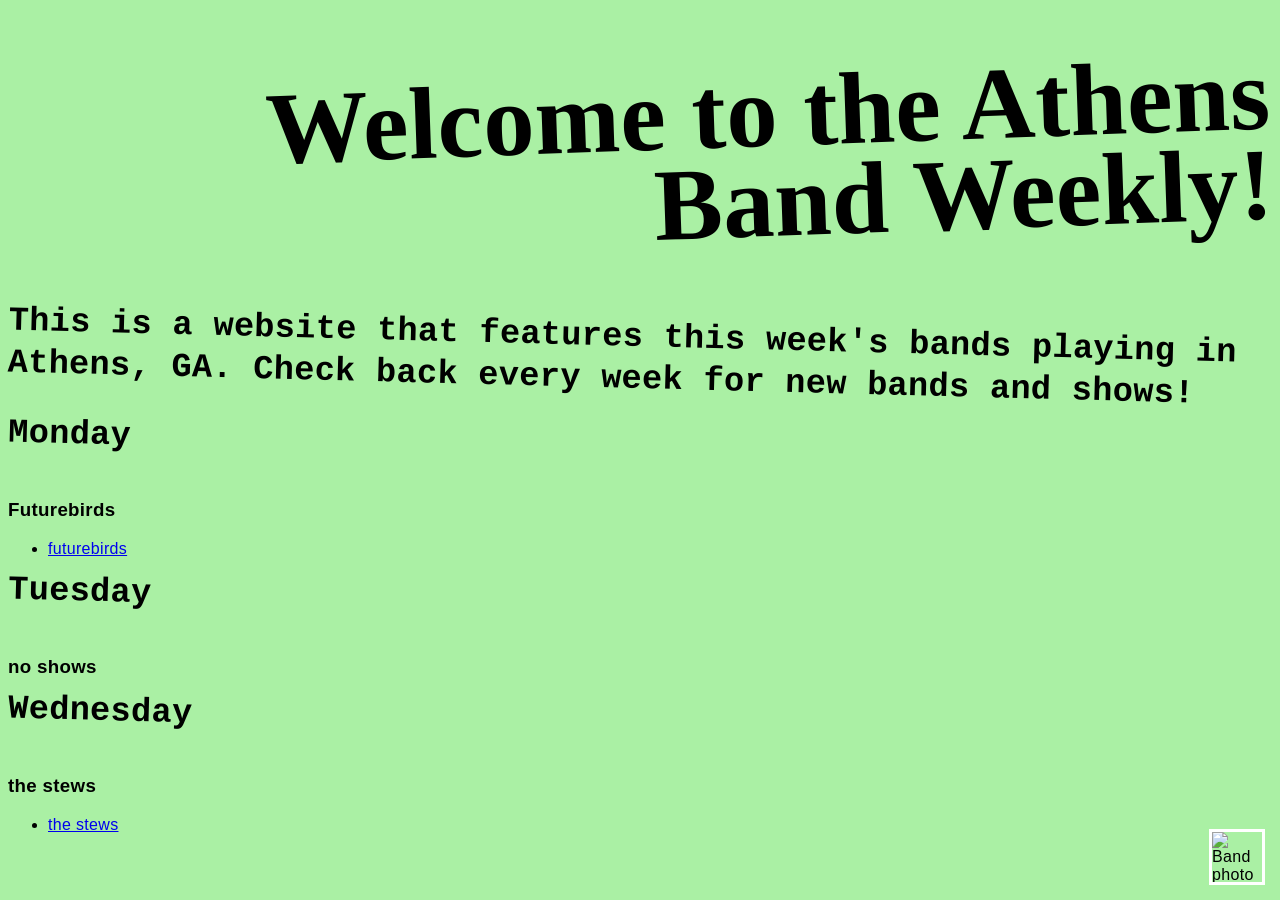
==== index.html @ 0541f859 "rezie again a" ====
<!DOCTYPE html>
<html lang="en">
<head>
    
    <link rel="stylesheet" href="style.css">
    <meta charset="UTF-8">
    <meta name="viewport" content="width=device-width, initial-scale=1.0">
    <title>Document</title>
        <style>
        body {
            background-color: rgb(170, 240, 164); 
        }
    </style>
</head>
<body>  <h1>Welcome to the Athens Band Weekly!</h1>
    <h2>This is a website that features this week's bands playing in Athens, GA. Check back every week for new bands and shows!</h2>
<img class="corner-photo" src="../Bands/images/athensphoto.webp" alt="Band photo">   
 
<h2>Monday</h2>
<h3>Futurebirds</h3>
<ul>
    <li>
        <a href="futurebirds.html" target="_blank">futurebirds</a></ul> 
         <h2>Tuesday</h2>
<h3>no shows</h3>
 <h2 >Wednesday</h2>
<h3>the stews</h3>
<ul>
    <li>
        <a href="thestews.html" target="_blank">the stews</a></ul> 

</body>
</html>
---- style.css ----
body {
	font-family: "Trebuchet MS", cursive, sans-serif;
	text-align: left;
	letter-spacing: 0.02em;
}

h1, h2, h3, h4, p, li, button, a, label {
	position: relative;
}

h1 {
	font-family: Georgia, serif;
	font-size: clamp(2.8rem, 8vw, 7rem);
	line-height: 0.88;
	text-align: right;
	transform: rotate(-2deg);
	margin-left: 11%;
}

h2 {
	font-family: "Courier New", monospace;
	font-size: 2.1rem;
	line-height: 1.25;
	text-align: left;
	transform: rotate(1.5deg);

}
.corner-photo {
    position: fixed;
    right: 15px;
    bottom: 15px;
    width: 50px;
    height: 50px;
    object-fit: cover;
    border: 3px solid white;
    z-index: 10;
}
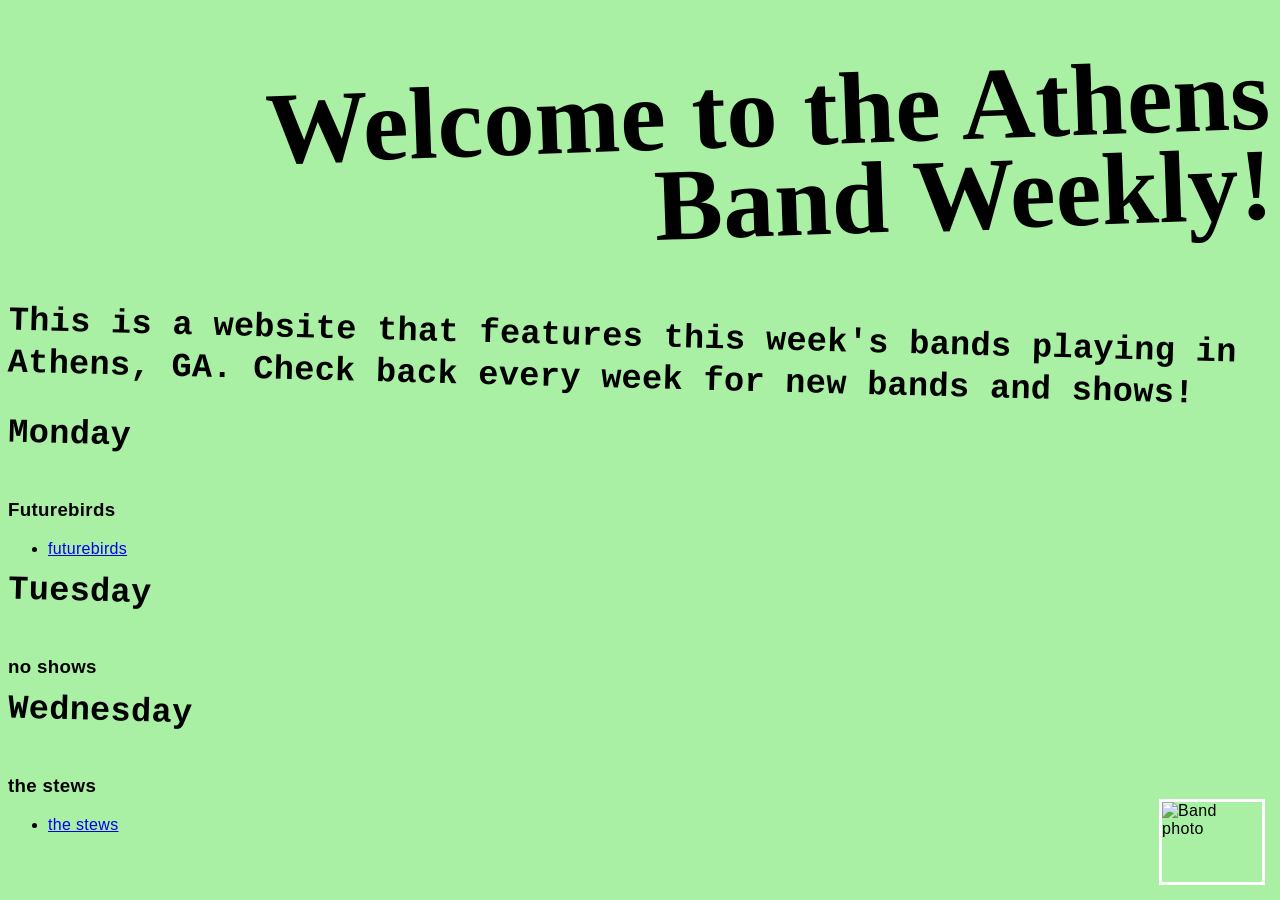
==== commit 635f74fe: "final changes a" ====
--- a/index.html
+++ b/index.html
@@ -13,9 +13,7 @@
     </style>
 </head>
 <body>  <h1>Welcome to the Athens Band Weekly!</h1>
-    <h2>This is a website that features this week's bands playing in Athens, GA. Check back every week for new bands and shows!</h2>
-<img class="corner-photo" src="../Bands/images/athensphoto.webp" alt="Band photo">   
- 
+    <h2>This is a website that features this week's bands playing in Athens, GA. Check back every week for new bands and shows!</h2> 
 <h2>Monday</h2>
 <h3>Futurebirds</h3>
 <ul>
@@ -28,6 +26,6 @@
 <ul>
     <li>
         <a href="thestews.html" target="_blank">the stews</a></ul> 
-
+<img class="corner-photo" src="../Bands/images/athensphoto.webp" alt="Band photo">   
 </body>
 </html>
--- a/style.css
+++ b/style.css
@@ -29,8 +29,8 @@
     position: fixed;
     right: 15px;
     bottom: 15px;
-    width: 50px;
-    height: 50px;
+    width: 100px;
+    height: 80px;
     object-fit: cover;
     border: 3px solid white;
     z-index: 10;
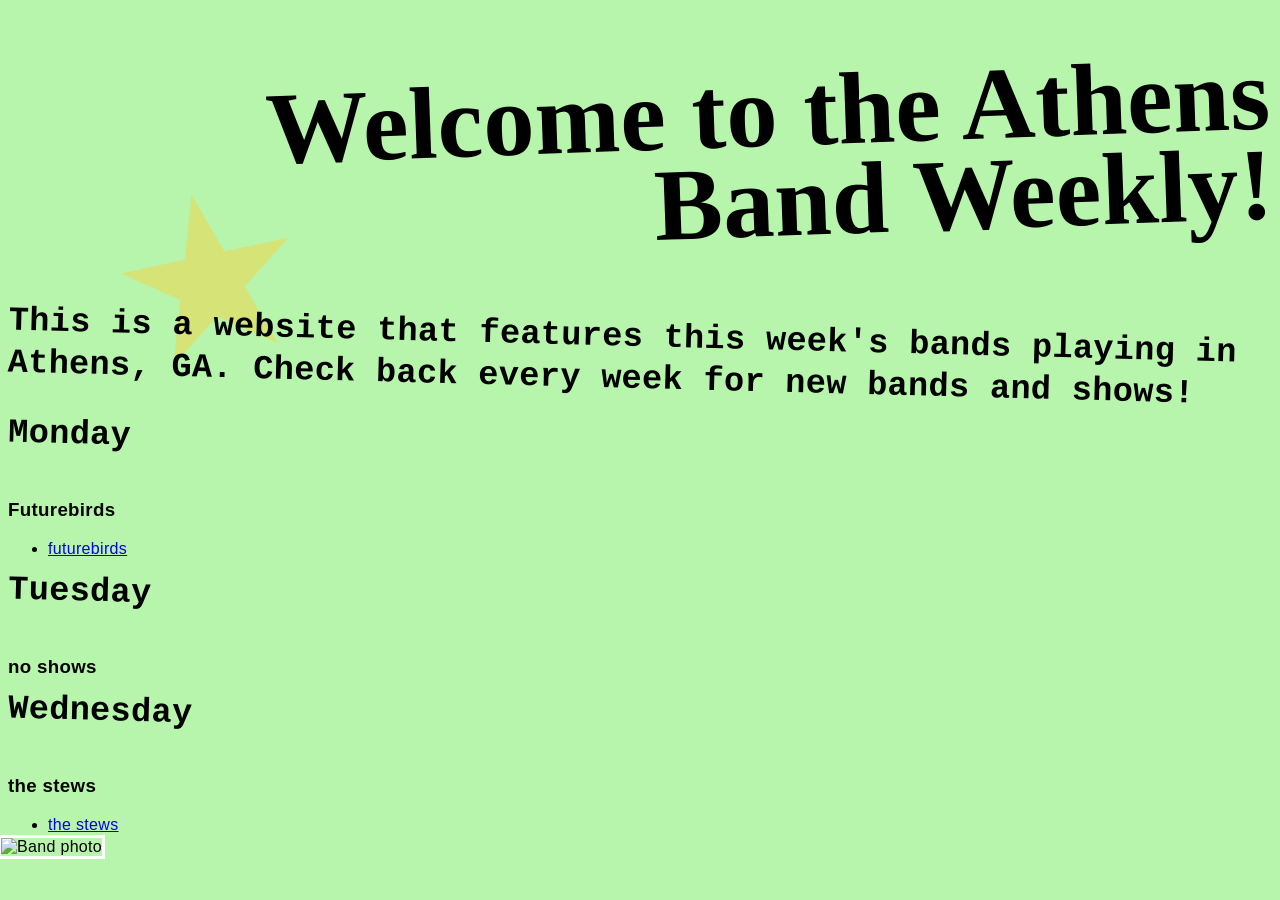
==== commit caea3fe5: "edits q" ====
--- a/index.html
+++ b/index.html
@@ -5,14 +5,11 @@
     <link rel="stylesheet" href="style.css">
     <meta charset="UTF-8">
     <meta name="viewport" content="width=device-width, initial-scale=1.0">
-    <title>Document</title>
-        <style>
-        body {
-            background-color: rgb(170, 240, 164); 
-        }
-    </style>
+    <title>Athens Band Weekly</title>
 </head>
-<body>  <h1>Welcome to the Athens Band Weekly!</h1>
+<body>
+        <div class="background-star" aria-hidden="true">★</div>
+    <h1>Welcome to the Athens Band Weekly!</h1>
     <h2>This is a website that features this week's bands playing in Athens, GA. Check back every week for new bands and shows!</h2> 
 <h2>Monday</h2>
 <h3>Futurebirds</h3>
--- a/style.css
+++ b/style.css
@@ -1,7 +1,27 @@
+body {
+    background-color: rgb(184, 245, 172); 
+}
 body {
 	font-family: "Trebuchet MS", cursive, sans-serif;
 	text-align: left;
 	letter-spacing: 0.02em;
+	position: relative;
+}
+.background-star {
+	position: absolute;
+	top: 12%;
+	left: 8%;
+	color: rgba(251, 208, 55, 0.45);
+	font-size: 14rem;
+	line-height: 1;
+	transform: rotate(-12deg);
+	z-index: 0;
+	pointer-events: none;
+}
+
+body > *:not(.background-star) {
+	position: relative;
+	z-index: 1;
 }
 
 h1, h2, h3, h4, p, li, button, a, label {
@@ -26,12 +46,12 @@
 
 }
 .corner-photo {
-    position: fixed;
-    right: 15px;
+    position: absolute;
+    right: 10px;
     bottom: 15px;
-    width: 100px;
-    height: 80px;
+    width: 550px;
+    height: 300px;
     object-fit: cover;
     border: 3px solid white;
     z-index: 10;
-}+}
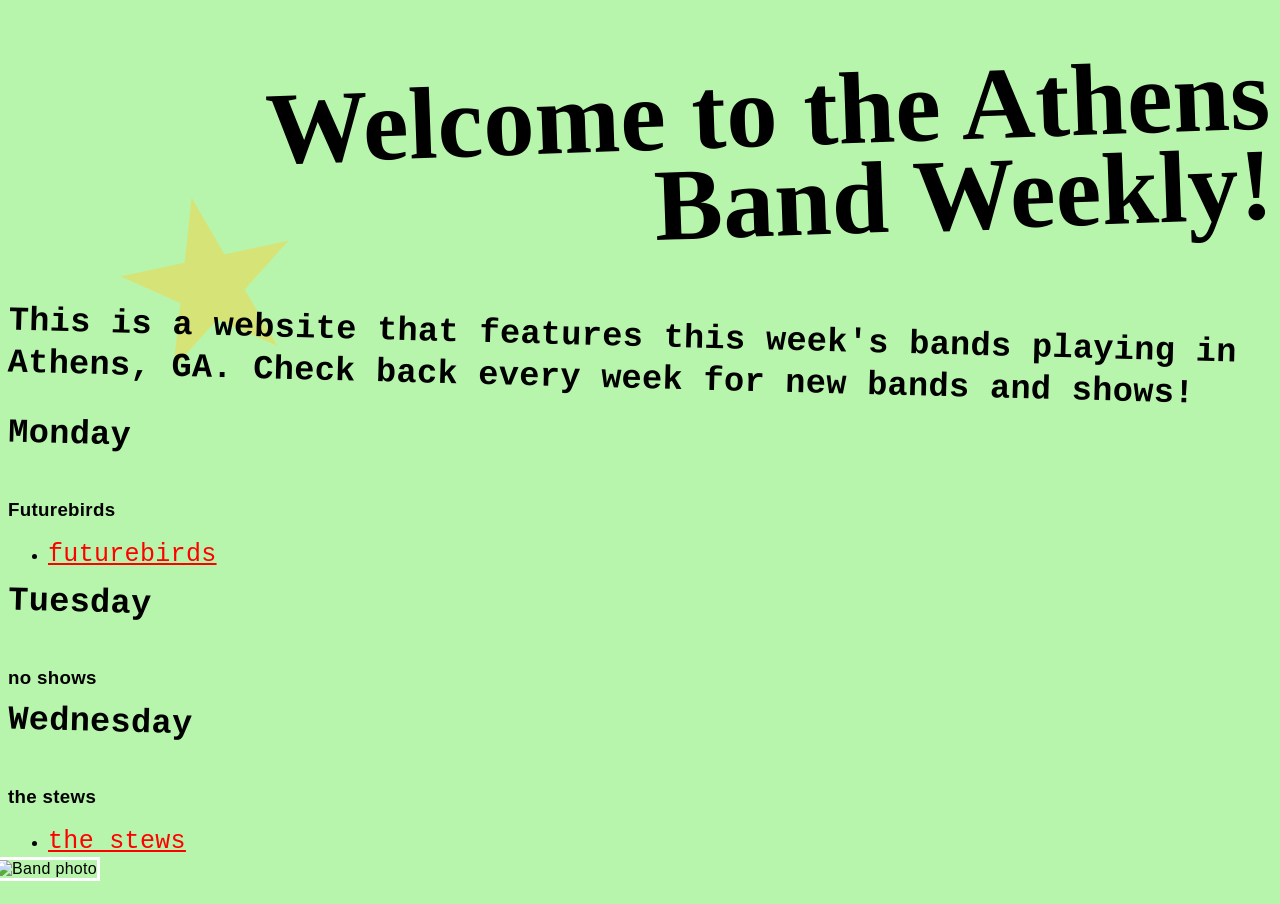
==== commit 688533c5: "update todays this morning" ====
--- a/index.html
+++ b/index.html
@@ -16,6 +16,8 @@
 <ul>
     <li>
         <a href="futurebirds.html" target="_blank">futurebirds</a></ul> 
+    
+
          <h2>Tuesday</h2>
 <h3>no shows</h3>
  <h2 >Wednesday</h2>
@@ -23,6 +25,7 @@
 <ul>
     <li>
         <a href="thestews.html" target="_blank">the stews</a></ul> 
+     
 <img class="corner-photo" src="../Bands/images/athensphoto.webp" alt="Band photo">   
 </body>
 </html>
--- a/style.css
+++ b/style.css
@@ -46,8 +46,8 @@
 
 }
 .corner-photo {
-    position: absolute;
-    right: 10px;
+    position: fixed;
+    right: 15px;
     bottom: 15px;
     width: 550px;
     height: 300px;
@@ -55,3 +55,9 @@
     border: 3px solid white;
     z-index: 10;
 }
+
+a {
+	font-family: "Courier New", monospace;
+	color: red;
+	font-size: 25px
+}
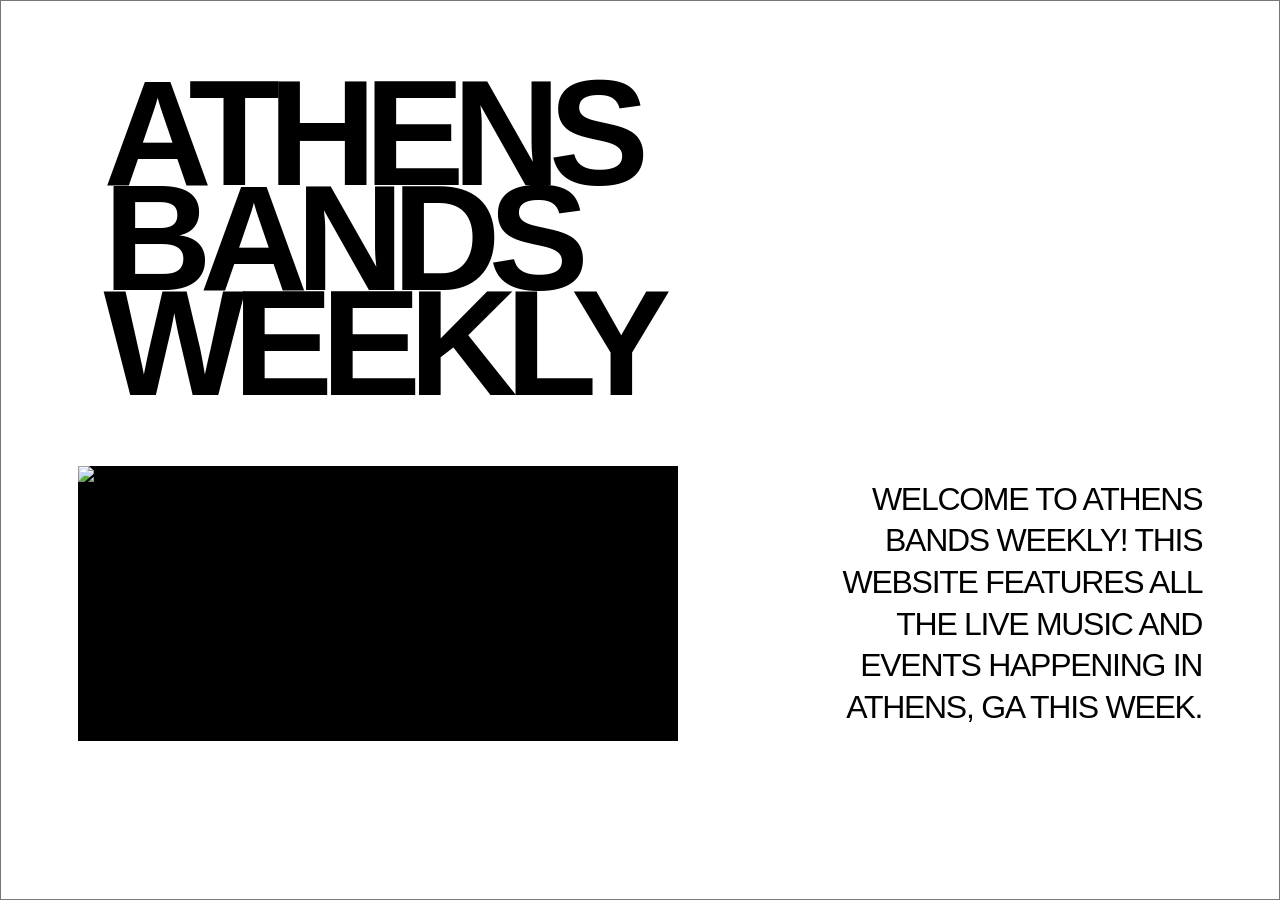
==== commit 3966dca3: "redo attempt of redo" ====
--- a/index.html
+++ b/index.html
@@ -1,31 +1,53 @@
 <!DOCTYPE html>
 <html lang="en">
 <head>
-    
-    <link rel="stylesheet" href="style.css">
     <meta charset="UTF-8">
     <meta name="viewport" content="width=device-width, initial-scale=1.0">
-    <title>Athens Band Weekly</title>
+    <title>Document</title>
 </head>
+   <!DOCTYPE html>
+<html lang="en">
+<head>
+    <meta charset="UTF-8">
+    <meta name="viewport" content="width=device-width, initial-scale=1.0">
+    <title>Athens Bands Weekly</title>
+
+    <link rel="stylesheet" href="style.css">
+</head>
+
 <body>
-        <div class="background-star" aria-hidden="true">★</div>
-    <h1>Welcome to the Athens Band Weekly!</h1>
-    <h2>This is a website that features this week's bands playing in Athens, GA. Check back every week for new bands and shows!</h2> 
-<h2>Monday</h2>
-<h3>Futurebirds</h3>
-<ul>
-    <li>
-        <a href="futurebirds.html" target="_blank">futurebirds</a></ul> 
-    
 
-         <h2>Tuesday</h2>
-<h3>no shows</h3>
- <h2 >Wednesday</h2>
-<h3>the stews</h3>
-<ul>
-    <li>
-        <a href="thestews.html" target="_blank">the stews</a></ul> 
-     
-<img class="corner-photo" src="../Bands/images/athensphoto.webp" alt="Band photo">   
+    <main class="welcome-page">
+
+        <h1>
+            ATHENS<br>
+            BANDS<br>
+            WEEKLY
+        </h1>
+
+        <section class="welcome-content">
+
+            <div class="welcome-image">
+                <!-- Put your image here -->
+                <img src="../Bands/images/athens-music.jpg" alt="Athens music">
+            </div>
+
+            <div class="welcome-text">
+                <p>
+                    WELCOME TO ATHENS<br>
+                    BANDS WEEKLY! THIS<br>
+                    WEBSITE FEATURES ALL<br>
+                    THE LIVE MUSIC AND<br>
+                    EVENTS HAPPENING IN<br>
+                    ATHENS, GA THIS WEEK.
+                </p>
+            </div>
+
+        </section>
+
+    </main>
+
 </body>
 </html>
+</body>
+</html>
--- a/style.css
+++ b/style.css
@@ -1,63 +1,62 @@
-body {
-    background-color: rgb(184, 245, 172); 
-}
-body {
-	font-family: "Trebuchet MS", cursive, sans-serif;
-	text-align: left;
-	letter-spacing: 0.02em;
-	position: relative;
-}
-.background-star {
-	position: absolute;
-	top: 12%;
-	left: 8%;
-	color: rgba(251, 208, 55, 0.45);
-	font-size: 14rem;
-	line-height: 1;
-	transform: rotate(-12deg);
-	z-index: 0;
-	pointer-events: none;
+* {
+    margin: 0;
+    padding: 0;
+    box-sizing: border-box;
 }
 
-body > *:not(.background-star) {
-	position: relative;
-	z-index: 1;
+body {
+    background: white;
+    color: black;
+    font-family: Arial, Helvetica, sans-serif;
 }
 
-h1, h2, h3, h4, p, li, button, a, label {
-	position: relative;
+.welcome-page {
+    min-height: 100vh;
+    padding: 80px 6vw;
+    border: 1px solid #777;
 }
 
+
 h1 {
-	font-family: Georgia, serif;
-	font-size: clamp(2.8rem, 8vw, 7rem);
-	line-height: 0.88;
-	text-align: right;
-	transform: rotate(-2deg);
-	margin-left: 11%;
+    font-size: clamp(80px, 13vw, 150px);
+    font-weight: 900;
+    line-height: 0.70;
+    letter-spacing: -0.08em;
+    margin-left: 2vw;
 }
 
-h2 {
-	font-family: "Courier New", monospace;
-	font-size: 2.1rem;
-	line-height: 1.25;
-	text-align: left;
-	transform: rotate(1.5deg);
 
-}
-.corner-photo {
-    position: fixed;
-    right: 15px;
-    bottom: 15px;
-    width: 550px;
-    height: 300px;
-    object-fit: cover;
-    border: 3px solid white;
-    z-index: 10;
+.welcome-content {
+    display: grid;
+    grid-template-columns: 1.2fr 1fr;
+    gap: 7vw;
+    align-items: center;
+    margin-top: 70px;
+    max-width: 1300px;
 }
 
-a {
-	font-family: "Courier New", monospace;
-	color: red;
-	font-size: 25px
+
+.welcome-image {
+    width: 600px;
+    height: 275px;
+    overflow: hidden;
+	background: #000000;
 }
+
+.welcome-image img {
+    width: 100%;
+    height: 100%;
+    object-fit: cover;
+}
+
+
+.welcome-text {
+    text-align: right;
+}
+
+.welcome-text p {
+    font-size: clamp(20px, 25vw, 32px);
+    font-weight: 200;
+    line-height: 1.3;
+    letter-spacing: -0.04em;
+}
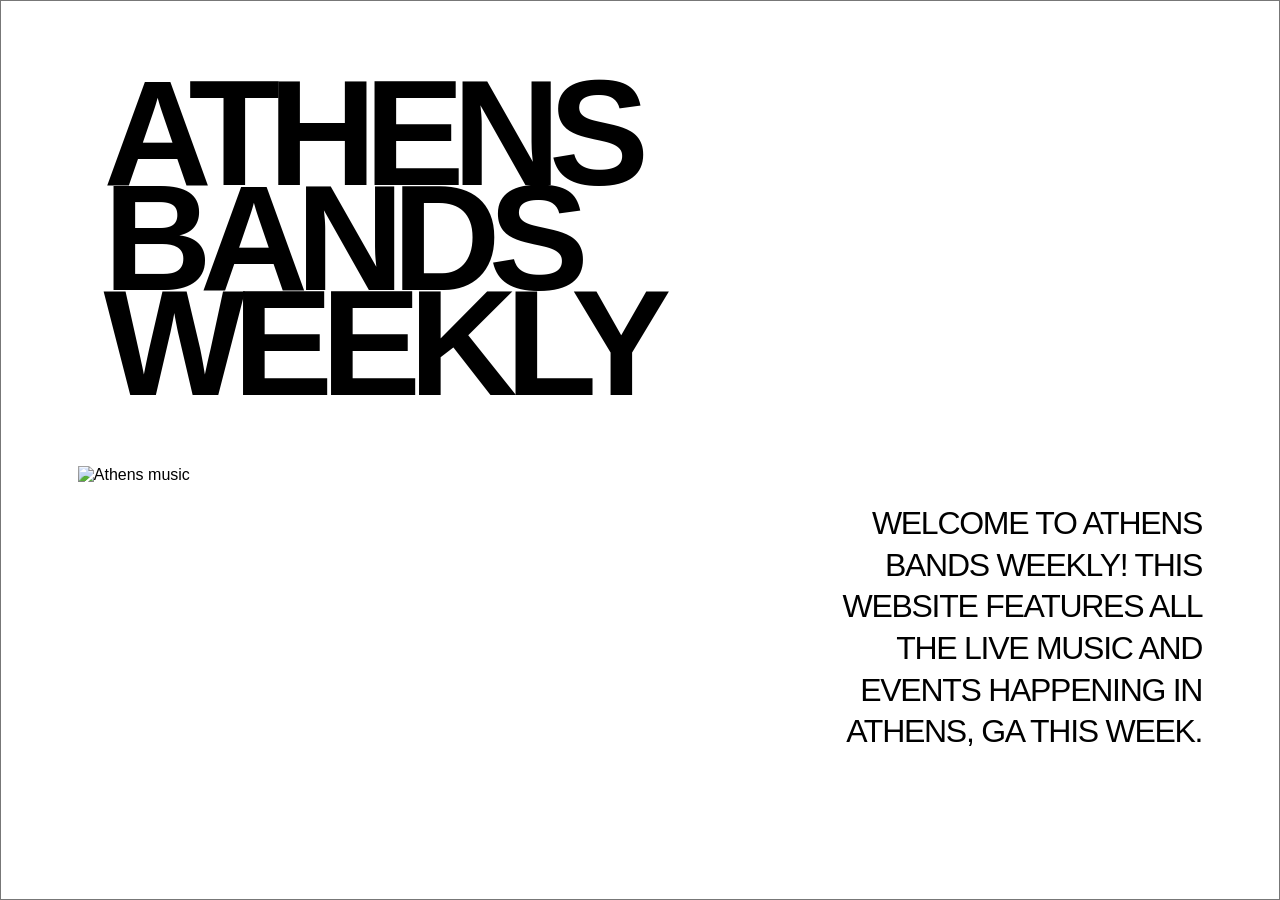
==== commit 6f671ec8: "atem w" ====
--- a/index.html
+++ b/index.html
@@ -28,7 +28,6 @@
         <section class="welcome-content">
 
             <div class="welcome-image">
-                <!-- Put your image here -->
                 <img src="../Bands/images/athens-music.jpg" alt="Athens music">
             </div>
 
--- a/style.css
+++ b/style.css
@@ -3,20 +3,16 @@
     padding: 0;
     box-sizing: border-box;
 }
-
 body {
     background: white;
     color: black;
     font-family: Arial, Helvetica, sans-serif;
 }
-
 .welcome-page {
     min-height: 100vh;
     padding: 80px 6vw;
     border: 1px solid #777;
 }
-
-
 h1 {
     font-size: clamp(80px, 13vw, 150px);
     font-weight: 900;
@@ -24,38 +20,30 @@
     letter-spacing: -0.08em;
     margin-left: 2vw;
 }
-
-
 .welcome-content {
     display: grid;
     grid-template-columns: 1.2fr 1fr;
     gap: 7vw;
     align-items: center;
     margin-top: 70px;
-    max-width: 1300px;
+    max-width: 1200px;
+	padding: 00 left
 }
-
-
 .welcome-image {
-    width: 600px;
-    height: 275px;
+    width: 486px;
+    height: 324px;
     overflow: hidden;
-	background: #000000;
 }
-
 .welcome-image img {
     width: 100%;
     height: 100%;
     object-fit: cover;
 }
-
-
 .welcome-text {
     text-align: right;
 }
-
 .welcome-text p {
-    font-size: clamp(20px, 25vw, 32px);
+    font-size: clamp(20px, 2.5vw, 32px);
     font-weight: 200;
     line-height: 1.3;
     letter-spacing: -0.04em;
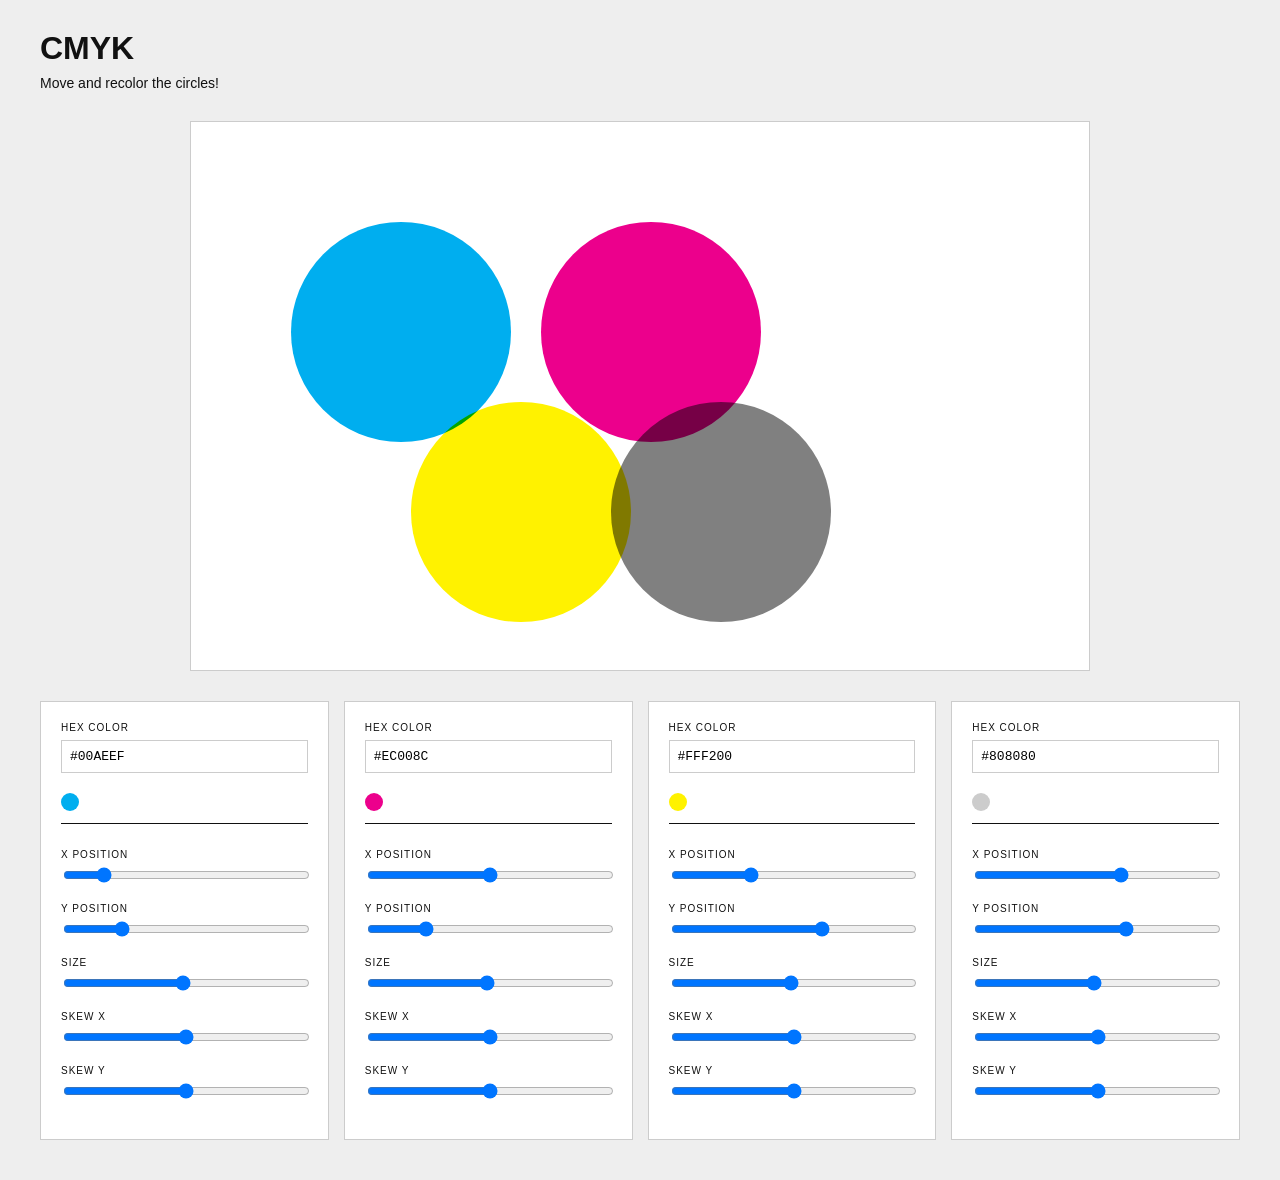
==== commit e9a6d0e8: "circles" ====
--- a/index.html
+++ b/index.html
@@ -1,52 +1,415 @@
 <!DOCTYPE html>
 <html lang="en">
+
 <head>
+
     <meta charset="UTF-8">
-    <meta name="viewport" content="width=device-width, initial-scale=1.0">
-    <title>Document</title>
+
+    <meta name="viewport"
+          content="width=device-width, initial-scale=1.0">
+
+    <title>CMYK Composition</title>
+
+    <link rel="stylesheet" href="style.css">
+
 </head>
-   <!DOCTYPE html>
-<html lang="en">
-<head>
-    <meta charset="UTF-8">
-    <meta name="viewport" content="width=device-width, initial-scale=1.0">
-    <title>Athens Bands Weekly</title>
-
-    <link rel="stylesheet" href="style.css">
-</head>
+
 
 <body>
 
-    <main class="welcome-page">
-
-        <h1>
-            ATHENS<br>
-            BANDS<br>
-            WEEKLY
-        </h1>
-
-        <section class="welcome-content">
-
-            <div class="welcome-image">
-                <img src="../Bands/images/athens-music.jpg" alt="Athens music">
+
+    <header>
+
+        <h1>CMYK</h1>
+
+        <p>
+            Move and recolor the circles!
+        </p>
+
+    </header>
+
+
+
+    <main>
+
+
+        <!-- =========================
+             CANVAS
+        ========================== -->
+
+        <section class="composition">
+
+            <div id="canvas">
+
+               
+
+                <div
+                    class="circle cyan"
+                    id="circle1">
+                </div>
+
+
+                <div
+                    class="circle magenta"
+                    id="circle2">
+                </div>
+
+
+                <div
+                    class="circle yellow"
+                    id="circle3">
+                </div>
+
+
+                <div
+                    class="circle black"
+                    id="circle4">
+                </div>
+
             </div>
 
-            <div class="welcome-text">
-                <p>
-                    WELCOME TO ATHENS<br>
-                    BANDS WEEKLY! THIS<br>
-                    WEBSITE FEATURES ALL<br>
-                    THE LIVE MUSIC AND<br>
-                    EVENTS HAPPENING IN<br>
-                    ATHENS, GA THIS WEEK.
-                </p>
+        </section>
+
+
+
+        <section class="control-grid">
+
+
+            <div class="circle-controls">
+                <div class="control">
+                 <label for="circle1-color">HEX Color</label>
+                 <input type="text" id="circle1-color" value="#00AEEF" maxlength="7">
+                </div>
+
+                <h2>
+                    <span class="color-dot cyan-dot"></span>
+                </h2>
+
+
+                <div class="control">
+
+                    <label>X Position</label>
+
+                    <input
+                        type="range"
+                        id="circle1-x"
+                        min="0"
+                        max="700"
+                        value="100">
+
+                </div>
+                <div class="control">
+
+                    <label>Y Position</label>
+
+                    <input
+                        type="range"
+                        id="circle1-y"
+                        min="0"
+                        max="450"
+                        value="100">
+
+                </div>
+
+
+                <div class="control">
+
+                    <label>Size</label>
+
+                    <input
+                        type="range"
+                        id="circle1-size"
+                        min="50"
+                        max="400"
+                        value="220">
+
+                </div>
+
+
+                <div class="control">
+
+                    <label>Skew X</label>
+
+                    <input
+                        type="range"
+                        id="circle1-skewX"
+                        min="-45"
+                        max="45"
+                        value="0">
+
+                </div>
+
+
+                <div class="control">
+
+                    <label>Skew Y</label>
+
+                    <input
+                        type="range"
+                        id="circle1-skewY"
+                        min="-45"
+                        max="45"
+                        value="0">
+
+                </div>
+
             </div>
 
+            <div class="circle-controls">
+                <div class="control">
+                    <label for="circle2-color">HEX Color</label>
+                    <input type="text" id="circle2-color" value="#EC008C" maxlength="7">
+                </div>
+                <h2>
+                    <span class="color-dot magenta-dot"></span>
+                </h2>
+
+
+                <div class="control">
+
+                    <label>X Position</label>
+
+                    <input
+                        type="range"
+                        id="circle2-x"
+                        min="0"
+                        max="700"
+                        value="350">
+
+                </div>
+
+
+                <div class="control">
+
+                    <label>Y Position</label>
+
+                    <input
+                        type="range"
+                        id="circle2-y"
+                        min="0"
+                        max="450"
+                        value="100">
+
+                </div>
+
+
+                <div class="control">
+
+                    <label>Size</label>
+
+                    <input
+                        type="range"
+                        id="circle2-size"
+                        min="50"
+                        max="400"
+                        value="220">
+
+                </div>
+
+
+                <div class="control">
+
+                    <label>Skew X</label>
+
+                    <input
+                        type="range"
+                        id="circle2-skewX"
+                        min="-45"
+                        max="45"
+                        value="0">
+
+                </div>
+
+
+                <div class="control">
+
+                    <label>Skew Y</label>
+
+                    <input
+                        type="range"
+                        id="circle2-skewY"
+                        min="-45"
+                        max="45"
+                        value="0">
+
+                </div>
+
+            </div>
+
+
+
+            <div class="circle-controls">
+                <div class="control">
+                <label for="circle3-color">HEX Color</label>
+                 <input type="text" id="circle3-color" value="#FFF200" maxlength="7">
+                </div>
+                <h2>
+                    <span class="color-dot yellow-dot"></span>
+                </h2>
+
+
+                <div class="control">
+
+                    <label>X Position</label>
+
+                    <input
+                        type="range"
+                        id="circle3-x"
+                        min="0"
+                        max="700"
+                        value="220">
+
+                </div>
+
+
+                <div class="control">
+
+                    <label>Y Position</label>
+
+                    <input
+                        type="range"
+                        id="circle3-y"
+                        min="0"
+                        max="450"
+                        value="280">
+
+                </div>
+
+
+                <div class="control">
+
+                    <label>Size</label>
+
+                    <input
+                        type="range"
+                        id="circle3-size"
+                        min="50"
+                        max="400"
+                        value="220">
+
+                </div>
+
+
+                <div class="control">
+
+                    <label>Skew X</label>
+
+                    <input
+                        type="range"
+                        id="circle3-skewX"
+                        min="-45"
+                        max="45"
+                        value="0">
+
+                </div>
+
+
+                <div class="control">
+
+                    <label>Skew Y</label>
+
+                    <input
+                        type="range"
+                        id="circle3-skewY"
+                        min="-45"
+                        max="45"
+                        value="0">
+
+                </div>
+
+            </div>
+
+
+
+            <div class="circle-controls">
+                    <div class="control">
+    <label for="circle4-color">HEX Color</label>
+    <input type="text" id="circle4-color" value="#808080" maxlength="7">
+</div>
+                <h2>
+                    <span class="color-dot black-dot"></span>
+                </h2>
+
+
+                <div class="control">
+
+                    <label>X Position</label>
+
+                    <input
+                        type="range"
+                        id="circle4-x"
+                        min="0"
+                        max="700"
+                        value="420">
+
+                </div>
+
+
+                <div class="control">
+
+                    <label>Y Position</label>
+
+                    <input
+                        type="range"
+                        id="circle4-y"
+                        min="0"
+                        max="450"
+                        value="280">
+
+                </div>
+
+
+                <div class="control">
+
+                    <label>Size</label>
+
+                    <input
+                        type="range"
+                        id="circle4-size"
+                        min="50"
+                        max="400"
+                        value="220">
+
+                </div>
+
+
+                <div class="control">
+
+                    <label>Skew X</label>
+
+                    <input
+                        type="range"
+                        id="circle4-skewX"
+                        min="-45"
+                        max="45"
+                        value="0">
+
+                </div>
+
+
+                <div class="control">
+
+                    <label>Skew Y</label>
+
+                    <input
+                        type="range"
+                        id="circle4-skewY"
+                        min="-45"
+                        max="45"
+                        value="0">
+
+                </div>
+
+            </div>
+
+
         </section>
 
     </main>
 
+
+    <script src="script.js"></script>
+
 </body>
-</html>
-</body>
+
 </html>
--- a/style.css
+++ b/style.css
@@ -1,50 +1,290 @@
 * {
+    box-sizing: border-box;
+}
+
+
+body {
+
     margin: 0;
-    padding: 0;
-    box-sizing: border-box;
-}
-body {
+
+    background: #eeeeee;
+
+    color: #111111;
+
+    font-family: Arial, Helvetica, sans-serif;
+
+}
+
+
+
+header {
+
+    padding: 30px 40px;
+
+}
+
+
+header h1 {
+
+    margin: 0 0 8px;
+
+    font-size: 32px;
+
+}
+
+
+header p {
+
+    margin: 0;
+
+    font-size: 14px;
+
+}
+
+
+main {
+
+    padding: 0 40px 40px;
+
+}
+
+.composition {
+
+    display: flex;
+
+    justify-content: center;
+
+    margin-bottom: 30px;
+
+}
+
+
+#canvas {
+
+    position: relative;
+
+    width: 900px;
+
+    height: 550px;
+
+    overflow: hidden;
+
     background: white;
-    color: black;
-    font-family: Arial, Helvetica, sans-serif;
-}
-.welcome-page {
-    min-height: 100vh;
-    padding: 80px 6vw;
-    border: 1px solid #777;
-}
-h1 {
-    font-size: clamp(80px, 13vw, 150px);
-    font-weight: 900;
-    line-height: 0.70;
-    letter-spacing: -0.08em;
-    margin-left: 2vw;
-}
-.welcome-content {
+
+    border: 1px solid #cccccc;
+
+}
+
+
+
+.circle {
+
+    position: absolute;
+
+    width: 220px;
+
+    height: 220px;
+
+    border-radius: 50%;
+
+
+    mix-blend-mode: multiply;
+
+    pointer-events: none;
+
+}
+
+
+
+
+.cyan {
+
+    background: rgb(0, 174, 239);
+
+}
+
+
+.magenta {
+
+    background: rgb(236, 0, 140);
+
+}
+
+
+.yellow {
+
+    background: rgb(255, 242, 0);
+
+}
+
+
+.black-dot {
+    background: rgb(128, 128, 128);
+}
+
+
+
+.control-grid {
+
     display: grid;
-    grid-template-columns: 1.2fr 1fr;
-    gap: 7vw;
+
+    grid-template-columns:
+        repeat(4, 1fr);
+
+    gap: 15px;
+
+    max-width: 1200px;
+
+    margin: 0 auto;
+
+}
+
+
+
+.circle-controls {
+
+    background: white;
+
+    border: 1px solid #cccccc;
+
+    padding: 20px;
+
+}
+
+
+.circle-controls h2 {
+
+    display: flex;
+
     align-items: center;
-    margin-top: 70px;
-    max-width: 1200px;
-	padding: 00 left
-}
-.welcome-image {
-    width: 486px;
-    height: 324px;
-    overflow: hidden;
-}
-.welcome-image img {
+
+    gap: 10px;
+
+    margin: 0 0 25px;
+
+    padding-bottom: 12px;
+
+    border-bottom: 1px solid #111111;
+
+    font-size: 18px;
+
+    font-weight: 400;
+
+}
+
+
+
+
+.color-dot {
+    width: 18px;
+    height: 18px;
+    display: inline-block;
+    border-radius: 50%;
+    background: #cccccc;
+}
+
+
+.cyan-dot {
+
+    background: rgb(0, 174, 239);
+
+}
+
+
+.magenta-dot {
+
+    background: rgb(236, 0, 140);
+
+}
+
+
+.yellow-dot {
+
+    background: rgb(255, 242, 0);
+
+}
+
+
+.black {
+    background: rgb(128, 128, 128);
+}
+
+
+.control {
+
+    margin-bottom: 20px;
+
+}
+
+
+.control label {
+
+    display: block;
+
+    margin-bottom: 7px;
+
+    font-size: 10px;
+
+    text-transform: uppercase;
+
+    letter-spacing: 1px;
+
+}
+
+
+input[type="range"] {
+
+    display: block;
+
     width: 100%;
-    height: 100%;
-    object-fit: cover;
-}
-.welcome-text {
-    text-align: right;
-}
-.welcome-text p {
-    font-size: clamp(20px, 2.5vw, 32px);
-    font-weight: 200;
-    line-height: 1.3;
-    letter-spacing: -0.04em;
+
+    cursor: pointer;
+
+}
+
+
+@media (max-width: 1000px) {
+
+    .control-grid {
+
+        grid-template-columns:
+            repeat(2, 1fr);
+
+    }
+
+}
+
+
+@media (max-width: 650px) {
+
+    .control-grid {
+
+        grid-template-columns: 1fr;
+
+    }
+
+
+    #canvas {
+
+        width: 100%;
+
+        height: 500px;
+
+    }
+
+
+    main {
+
+        padding: 20px;
+
+    }
+
+}
+input[type="text"] {
+    width: 100%;
+    padding: 8px;
+    border: 1px solid #cccccc;
+    font-family: monospace;
+    font-size: 13px;
+    background: white;
 }
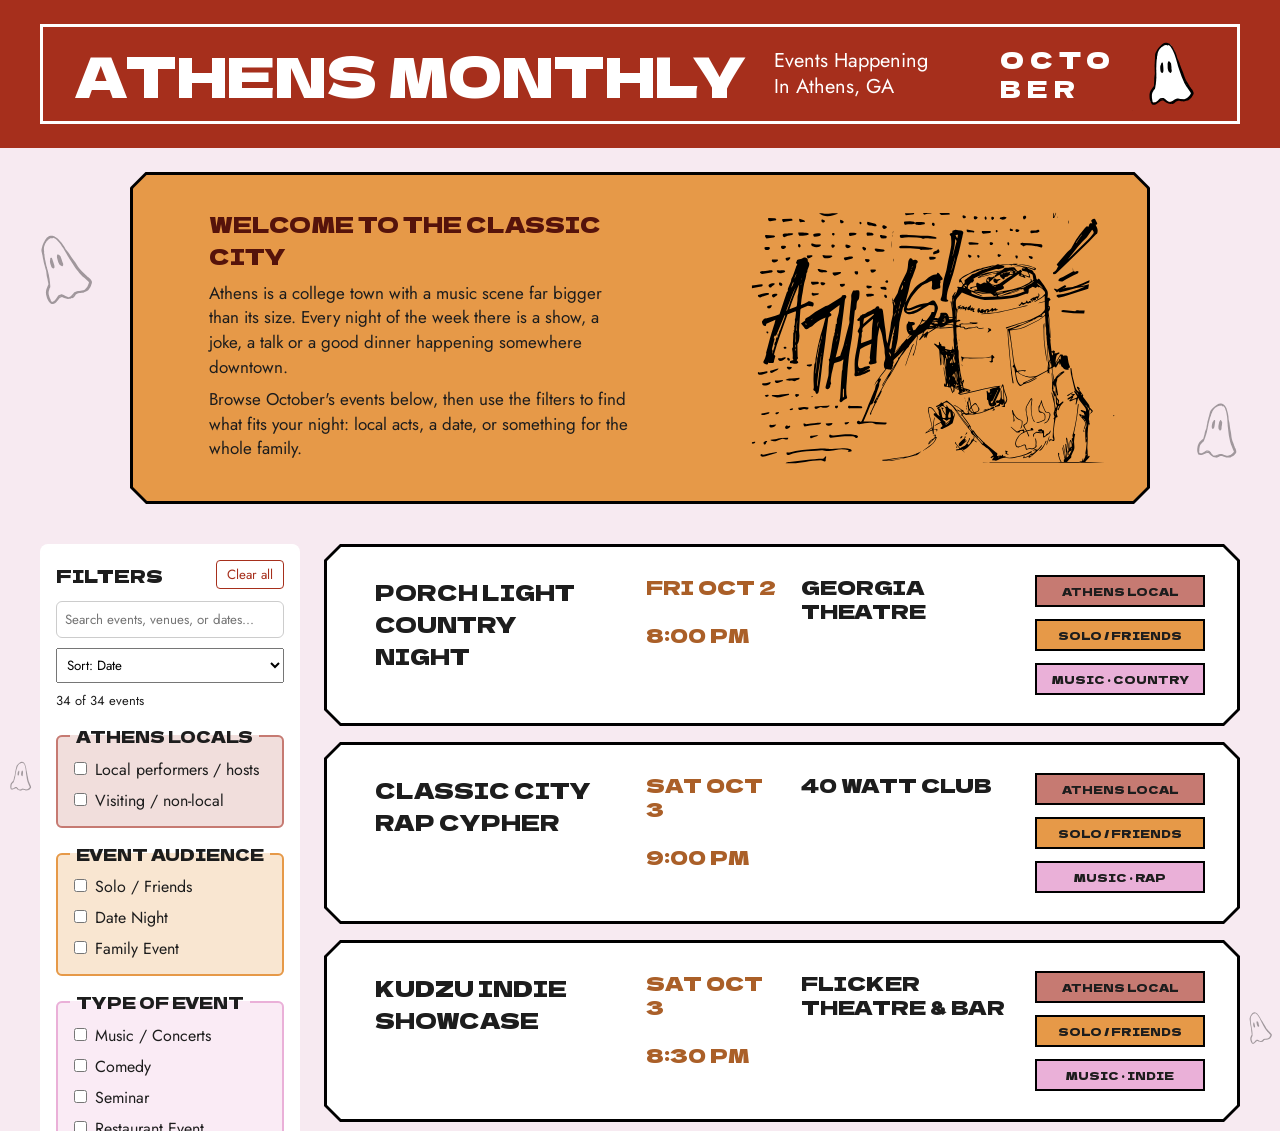
==== commit b5388dfe: "fix" ====
--- a/index.html
+++ b/index.html
@@ -1,415 +1,12 @@
 <!DOCTYPE html>
 <html lang="en">
-
 <head>
-
     <meta charset="UTF-8">
-
-    <meta name="viewport"
-          content="width=device-width, initial-scale=1.0">
-
-    <title>CMYK Composition</title>
-
-    <link rel="stylesheet" href="style.css">
-
+    <meta http-equiv="refresh" content="0; url=athens-monthly/">
+    <link rel="canonical" href="athens-monthly/">
+    <title>Athens Monthly</title>
 </head>
-
-
 <body>
-
-
-    <header>
-
-        <h1>CMYK</h1>
-
-        <p>
-            Move and recolor the circles!
-        </p>
-
-    </header>
-
-
-
-    <main>
-
-
-        <!-- =========================
-             CANVAS
-        ========================== -->
-
-        <section class="composition">
-
-            <div id="canvas">
-
-               
-
-                <div
-                    class="circle cyan"
-                    id="circle1">
-                </div>
-
-
-                <div
-                    class="circle magenta"
-                    id="circle2">
-                </div>
-
-
-                <div
-                    class="circle yellow"
-                    id="circle3">
-                </div>
-
-
-                <div
-                    class="circle black"
-                    id="circle4">
-                </div>
-
-            </div>
-
-        </section>
-
-
-
-        <section class="control-grid">
-
-
-            <div class="circle-controls">
-                <div class="control">
-                 <label for="circle1-color">HEX Color</label>
-                 <input type="text" id="circle1-color" value="#00AEEF" maxlength="7">
-                </div>
-
-                <h2>
-                    <span class="color-dot cyan-dot"></span>
-                </h2>
-
-
-                <div class="control">
-
-                    <label>X Position</label>
-
-                    <input
-                        type="range"
-                        id="circle1-x"
-                        min="0"
-                        max="700"
-                        value="100">
-
-                </div>
-                <div class="control">
-
-                    <label>Y Position</label>
-
-                    <input
-                        type="range"
-                        id="circle1-y"
-                        min="0"
-                        max="450"
-                        value="100">
-
-                </div>
-
-
-                <div class="control">
-
-                    <label>Size</label>
-
-                    <input
-                        type="range"
-                        id="circle1-size"
-                        min="50"
-                        max="400"
-                        value="220">
-
-                </div>
-
-
-                <div class="control">
-
-                    <label>Skew X</label>
-
-                    <input
-                        type="range"
-                        id="circle1-skewX"
-                        min="-45"
-                        max="45"
-                        value="0">
-
-                </div>
-
-
-                <div class="control">
-
-                    <label>Skew Y</label>
-
-                    <input
-                        type="range"
-                        id="circle1-skewY"
-                        min="-45"
-                        max="45"
-                        value="0">
-
-                </div>
-
-            </div>
-
-            <div class="circle-controls">
-                <div class="control">
-                    <label for="circle2-color">HEX Color</label>
-                    <input type="text" id="circle2-color" value="#EC008C" maxlength="7">
-                </div>
-                <h2>
-                    <span class="color-dot magenta-dot"></span>
-                </h2>
-
-
-                <div class="control">
-
-                    <label>X Position</label>
-
-                    <input
-                        type="range"
-                        id="circle2-x"
-                        min="0"
-                        max="700"
-                        value="350">
-
-                </div>
-
-
-                <div class="control">
-
-                    <label>Y Position</label>
-
-                    <input
-                        type="range"
-                        id="circle2-y"
-                        min="0"
-                        max="450"
-                        value="100">
-
-                </div>
-
-
-                <div class="control">
-
-                    <label>Size</label>
-
-                    <input
-                        type="range"
-                        id="circle2-size"
-                        min="50"
-                        max="400"
-                        value="220">
-
-                </div>
-
-
-                <div class="control">
-
-                    <label>Skew X</label>
-
-                    <input
-                        type="range"
-                        id="circle2-skewX"
-                        min="-45"
-                        max="45"
-                        value="0">
-
-                </div>
-
-
-                <div class="control">
-
-                    <label>Skew Y</label>
-
-                    <input
-                        type="range"
-                        id="circle2-skewY"
-                        min="-45"
-                        max="45"
-                        value="0">
-
-                </div>
-
-            </div>
-
-
-
-            <div class="circle-controls">
-                <div class="control">
-                <label for="circle3-color">HEX Color</label>
-                 <input type="text" id="circle3-color" value="#FFF200" maxlength="7">
-                </div>
-                <h2>
-                    <span class="color-dot yellow-dot"></span>
-                </h2>
-
-
-                <div class="control">
-
-                    <label>X Position</label>
-
-                    <input
-                        type="range"
-                        id="circle3-x"
-                        min="0"
-                        max="700"
-                        value="220">
-
-                </div>
-
-
-                <div class="control">
-
-                    <label>Y Position</label>
-
-                    <input
-                        type="range"
-                        id="circle3-y"
-                        min="0"
-                        max="450"
-                        value="280">
-
-                </div>
-
-
-                <div class="control">
-
-                    <label>Size</label>
-
-                    <input
-                        type="range"
-                        id="circle3-size"
-                        min="50"
-                        max="400"
-                        value="220">
-
-                </div>
-
-
-                <div class="control">
-
-                    <label>Skew X</label>
-
-                    <input
-                        type="range"
-                        id="circle3-skewX"
-                        min="-45"
-                        max="45"
-                        value="0">
-
-                </div>
-
-
-                <div class="control">
-
-                    <label>Skew Y</label>
-
-                    <input
-                        type="range"
-                        id="circle3-skewY"
-                        min="-45"
-                        max="45"
-                        value="0">
-
-                </div>
-
-            </div>
-
-
-
-            <div class="circle-controls">
-                    <div class="control">
-    <label for="circle4-color">HEX Color</label>
-    <input type="text" id="circle4-color" value="#808080" maxlength="7">
-</div>
-                <h2>
-                    <span class="color-dot black-dot"></span>
-                </h2>
-
-
-                <div class="control">
-
-                    <label>X Position</label>
-
-                    <input
-                        type="range"
-                        id="circle4-x"
-                        min="0"
-                        max="700"
-                        value="420">
-
-                </div>
-
-
-                <div class="control">
-
-                    <label>Y Position</label>
-
-                    <input
-                        type="range"
-                        id="circle4-y"
-                        min="0"
-                        max="450"
-                        value="280">
-
-                </div>
-
-
-                <div class="control">
-
-                    <label>Size</label>
-
-                    <input
-                        type="range"
-                        id="circle4-size"
-                        min="50"
-                        max="400"
-                        value="220">
-
-                </div>
-
-
-                <div class="control">
-
-                    <label>Skew X</label>
-
-                    <input
-                        type="range"
-                        id="circle4-skewX"
-                        min="-45"
-                        max="45"
-                        value="0">
-
-                </div>
-
-
-                <div class="control">
-
-                    <label>Skew Y</label>
-
-                    <input
-                        type="range"
-                        id="circle4-skewY"
-                        min="-45"
-                        max="45"
-                        value="0">
-
-                </div>
-
-            </div>
-
-
-        </section>
-
-    </main>
-
-
-    <script src="script.js"></script>
-
+    <p><a href="athens-monthly/">Go to Athens Monthly</a></p>
 </body>
-
-</html>+</html>
